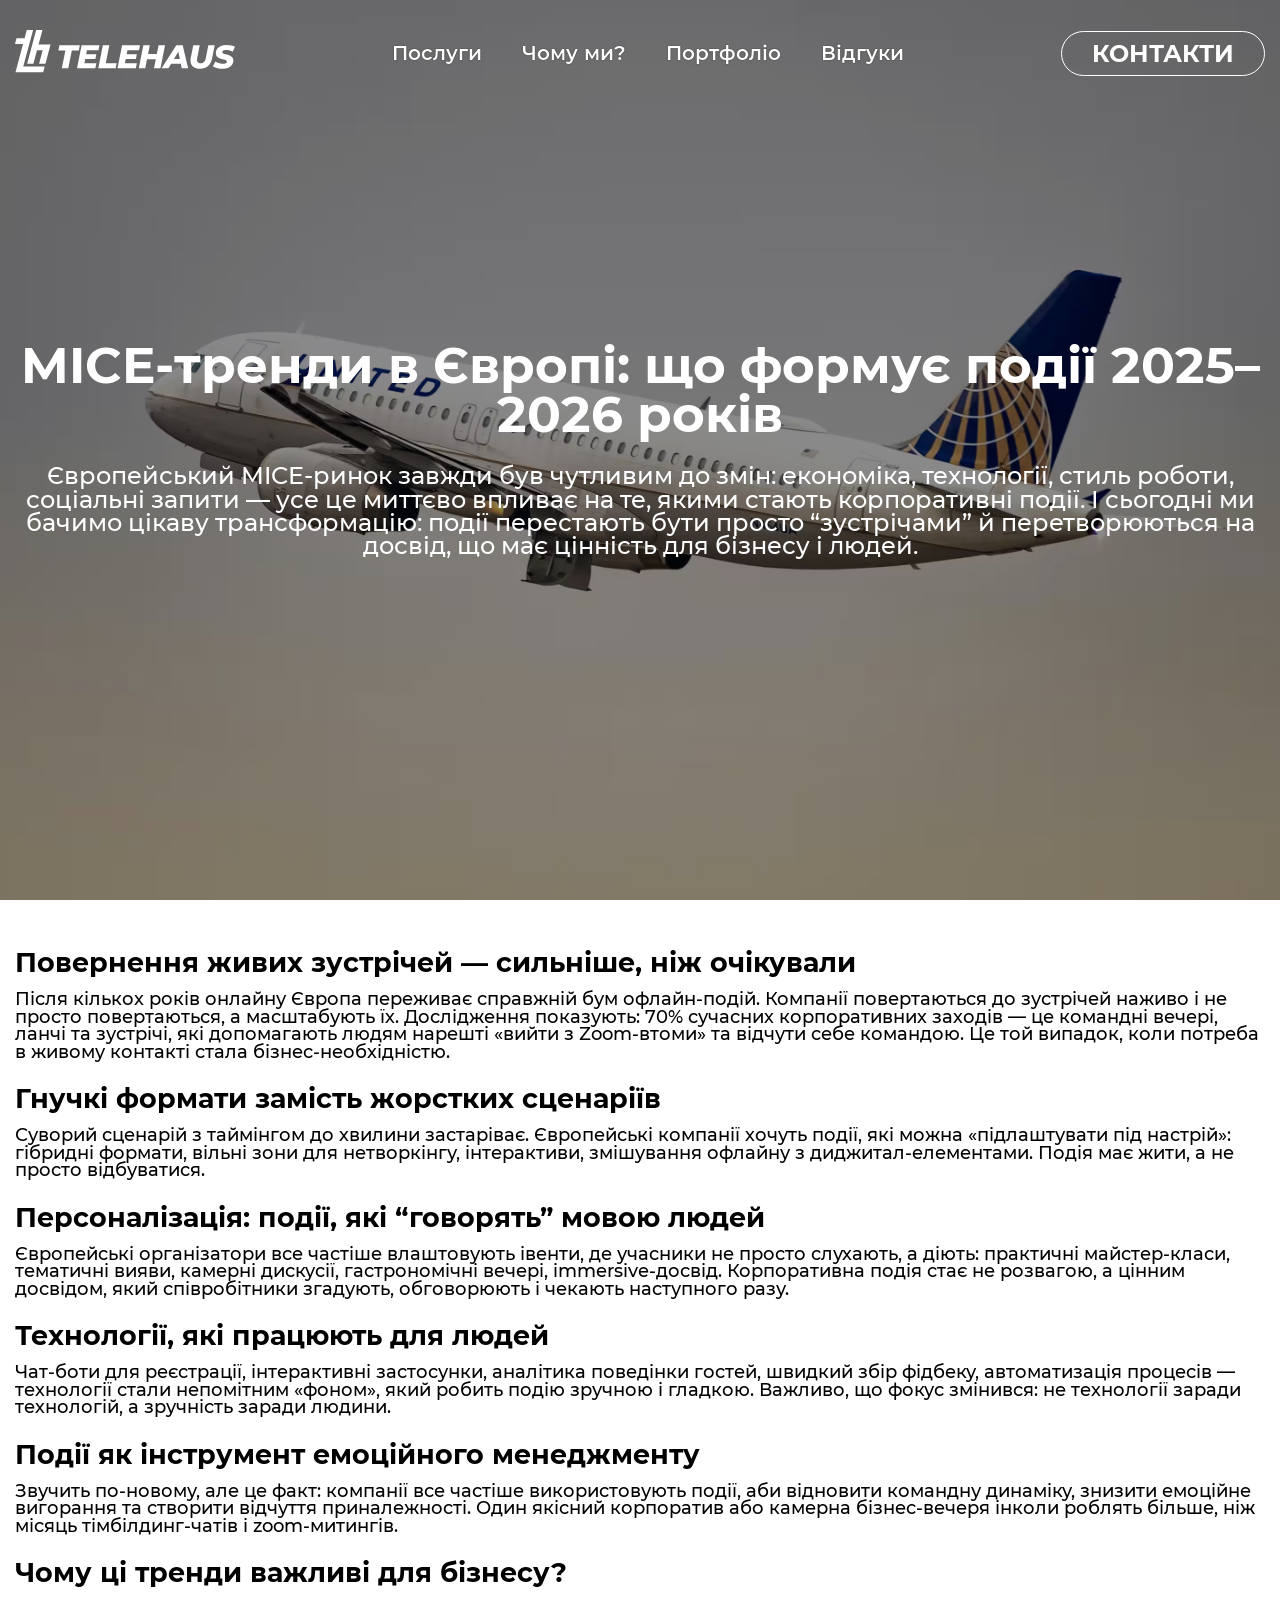
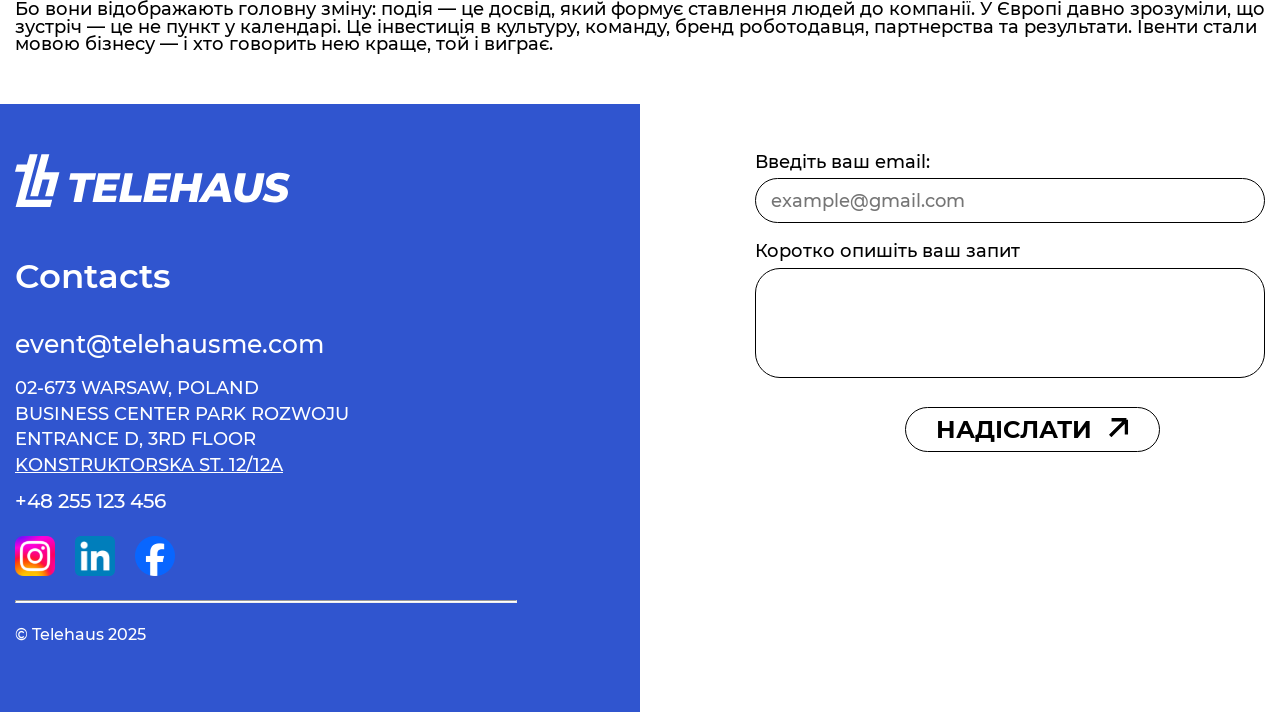
==== article/index.html @ 563ecca0 "feat: add marquee" ====
<!DOCTYPE html>
<html lang="en">
  <head>
    <meta charset="UTF-8" />
    <meta http-equiv="X-UA-Compatible" content="IE=edge" />
    <meta name="viewport" content="width=device-width, initial-scale=1.0" />
    <title>Document</title>
    <link rel="shortcut icon" type="image/ico" href="../assets/img/favicon.svg" />

    <link rel="stylesheet" href="../assets/css/normalize.css" />
    <link rel="stylesheet" href="../assets/css/article.css" />
  </head>
  <body>
    <svg class="sprite" style="display: none">
      <symbol viewBox="0 0 17 17" fill="none" xmlns="http://www.w3.org/2000/svg" id="arrow-btn">
        <path d="M1.06055 15.9L15.4605 1.5M15.4605 1.5H2.26056M15.4605 1.5V14.7" stroke-width="3" />
      </symbol>
    </svg>

    <header class="header">
      <div class="wrapper">
        <a href="../" class="logo">
          <img class="logo__img" src="../assets/img/logo.svg" alt="Logo img" width="220" />
        </a>
        <nav class="nav">
          <ol class="nav__list list-reset">
            <li class="nav__item">
              <a href="../#about" class="nav__link">Послуги</a>
            </li>
            <li class="nav__item">
              <a href="../#why" class="nav__link">Чому ми?</a>
            </li>
            <li class="nav__item">
              <a href="../#portfolio" class="nav__link">Портфоліо</a>
            </li>
            <li class="nav__item">
              <a href="../#comments" class="nav__link">Відгуки</a>
            </li>
          </ol>
          <a href="#form" class="btn nav__btn btn-reset">Контакти</a>
        </nav>
        <a href="#form" class="btn btn-lg btn-reset">Контакти</a>
        <button class="burger btn-reset" aria-label="Відкрити меню">
          <span class="burger__line" aria-hidden="true"></span>
          <span class="burger__line" aria-hidden="true"></span>
          <span class="burger__line" aria-hidden="true"></span>
        </button>
        <span class="overlay"></span>
      </div>
    </header>

    <main>
      <section class="banner">
        <div class="wrapper">
          <h1 class="banner__title">MICE-тренди в Європі: що формує події 2025–2026 років</h1>
          <p class="banner__descr">
            Європейський MICE-ринок завжди був чутливим до змін: економіка, технології, стиль роботи, соціальні запити — усе це миттєво
            впливає на те, якими стають корпоративні події. І сьогодні ми бачимо цікаву трансформацію: події перестають бути просто
            “зустрічами” й перетворюються на досвід, що має цінність для бізнесу і людей.
          </p>
        </div>
      </section>

      <section class="article">
        <div class="wrapper">
          <h2>Повернення живих зустрічей — сильніше, ніж очікували</h2>
          <p>
            Після кількох років онлайну Європа переживає справжній бум офлайн-подій. Компанії повертаються до зустрічей наживо і не просто
            повертаються, а масштабують їх. Дослідження показують: 70% сучасних корпоративних заходів — це командні вечері, ланчі та
            зустрічі, які допомагають людям нарешті «вийти з Zoom-втоми» та відчути себе командою. Це той випадок, коли потреба в живому
            контакті стала бізнес-необхідністю.
          </p>
          <h2>Гнучкі формати замість жорстких сценаріїв</h2>
          <p>
            Суворий сценарій з таймінгом до хвилини застаріває. Європейські компанії хочуть події, які можна «підлаштувати під настрій»:
            гібридні формати, вільні зони для нетворкінгу, інтерактиви, змішування офлайну з диджитал-елементами. Подія має жити, а не
            просто відбуватися.
          </p>
          <h2>Персоналізація: події, які “говорять” мовою людей</h2>
          <p>
            Європейські організатори все частіше влаштовують івенти, де учасники не просто слухають, а діють: практичні майстер-класи,
            тематичні вияви, камерні дискусії, гастрономічні вечері, immersive-досвід. Корпоративна подія стає не розвагою, а цінним
            досвідом, який співробітники згадують, обговорюють і чекають наступного разу.
          </p>
          <h2>Технології, які працюють для людей</h2>
          <p>
            Чат-боти для реєстрації, інтерактивні застосунки, аналітика поведінки гостей, швидкий збір фідбеку, автоматизація процесів —
            технології стали непомітним «фоном», який робить подію зручною і гладкою. Важливо, що фокус змінився: не технології заради
            технологій, а зручність заради людини.
          </p>
          <h2>Події як інструмент емоційного менеджменту</h2>
          <p>
            Звучить по-новому, але це факт: компанії все частіше використовують події, аби відновити командну динаміку, знизити емоційне
            вигорання та створити відчуття приналежності. Один якісний корпоратив або камерна бізнес-вечеря інколи роблять більше, ніж
            місяць тімбілдинг-чатів і zoom-митингів.
          </p>
          <h2>Чому ці тренди важливі для бізнесу?</h2>
          <p>
            Бо вони відображають головну зміну: подія — це досвід, який формує ставлення людей до компанії. У Європі давно зрозуміли, що
            зустріч — це не пункт у календарі. Це інвестиція в культуру, команду, бренд роботодавця, партнерства та результати. Iвенти стали
            мовою бізнесу — і хто говорить нею краще, той і виграє.
          </p>
        </div>
      </section>
    </main>

    <footer class="request" id="form">
      <div class="wrapper">
        <div class="request__contacts">
          <a href="./" class="logo btn-reset">
            <img class="contacts__logo" src="../assets/img/logo.svg" alt="Logo" width="275" height="54" />
          </a>
          <h2 class="contacts__title">Contacts</h2>
          <a href="mailto:event@telehausme.com?subject=Mail%20from%20Telehausme" class="contacts__email btn-reset">event@telehausme.com</a>
          <div class="address">
            <p>02-673 WARSAW, POLAND</p>
            <p>BUSINESS CENTER PARK ROZWOJU</p>
            <p>ENTRANCE D, 3RD FLOOR</p>
            <a href="https://maps.app.goo.gl/mMJwZ7mz5mBAdVBy7" class="address__link btn-reset" target="_blank" rel="noopener noreferrer"
              >KONSTRUKTORSKA ST. 12/12A</a
            >
            <a href="tel:+48255123456" class="address__number btn-reset">+48 255 123 456</a>
          </div>
          <ul class="contacts__social list-reset">
            <li class="social__item">
              <a
                href="https://www.instagram.com/telehaus_mettings_events/"
                class="social__link social__link_ig"
                target="_blank"
                rel="noopener noreferrer"
                aria-label="Перейти до Instagram"
                title="Instagram"
              ></a>
            </li>
            <li class="social__item">
              <a
                href="https://www.linkedin.com/company/telehaus-meetings-events/"
                class="social__link social__link_in"
                target="_blank"
                rel="noopener noreferrer"
                aria-label="Перейти до LinkedIn"
                title="LinkedIn"
              ></a>
            </li>
            <li class="social__item">
              <a
                href="https://www.facebook.com/profile.php?id=61583158618046"
                class="social__link social__link_fb"
                target="_blank"
                rel="noopener noreferrer"
                aria-label="Перейти до Facebook"
                title="Facebook"
              ></a>
            </li>
          </ul>
          <hr class="contacts__line" />
          <p class="contacts__copy">&copy; Telehaus 2025</p>
        </div>
        <form class="request__form" action="../assets/php/mail.php" method="post">
          <div class="form__row">
            <label for="email">Введіть ваш email:</label>
            <input name="E-mail" type="email" id="email" placeholder="example@gmail.com" data-validate-field="email" autocomplete="off" />
          </div>
          <div class="form__row">
            <label for="descr">Коротко опишіть ваш запит</label>
            <textarea name="Опис" id="descr" cols="30" rows="4"></textarea>
          </div>
          <div class="form__btns">
            <button class="btn btn-dark form__btn btn-reset" type="submit">
              Надіслати
              <svg class="btn__icon" aria-hidden="true">
                <use xlink:href="#arrow-btn"></use>
              </svg>
            </button>
          </div>
        </form>
      </div>
    </footer>

    <script src="../assets/js/lib/inputmask.min.js"></script>
    <script src="../assets/js/lib/just-validate.min.js"></script>
    <script src="../assets/js/burger.js"></script>
    <script src="../assets/js/links.js"></script>
    <script src="../assets/js/form.js"></script>
  </body>
</html>
---- assets/css/article.css ----
@font-face {
  font-family: "Montserrat";
  src: local("Montserrat Medium"), local("Montserrat-Medium"), url("../fonts/Montserrat-Medium.woff2") format("woff2"), url("../fonts/Montserrat-Medium.woff") format("woff"), url("../fonts/Montserrat-Medium.ttf") format("truetype");
  font-weight: 500;
  font-style: normal;
  font-display: swap;
}
@font-face {
  font-family: "Montserrat";
  src: local("Montserrat SemiBold"), local("Montserrat-SemiBold"), url("../fonts/Montserrat-SemiBold.woff2") format("woff2"), url("../fonts/Montserrat-SemiBold.woff") format("woff"), url("../fonts/Montserrat-SemiBold.ttf") format("truetype");
  font-weight: 600;
  font-style: normal;
  font-display: swap;
}
@font-face {
  font-family: "Montserrat";
  src: local("Montserrat Bold"), local("Montserrat-Bold"), url("../fonts/Montserrat-Bold.woff2") format("woff2"), url("../fonts/Montserrat-Bold.woff") format("woff"), url("../fonts/Montserrat-Bold.ttf") format("truetype");
  font-weight: 700;
  font-style: normal;
  font-display: swap;
}
@font-face {
  font-family: "Montserrat";
  src: local("Montserrat ExtraBold"), local("Montserrat-ExtraBold"), url("../fonts/Montserrat-ExtraBold.woff2") format("woff2"), url("../fonts/Montserrat-ExtraBold.woff") format("woff"), url("../fonts/Montserrat-ExtraBold.ttf") format("truetype");
  font-weight: 800;
  font-style: normal;
  font-display: swap;
}
.btn {
  padding: 10px 20px;
  font-family: "Montserrat", Verdana, sans-serif;
  font-weight: bold;
  font-size: 24px;
  text-transform: uppercase;
  color: #fff;
  border: 1px solid #fff;
  border-radius: 30px;
}
.btn__icon {
  margin-left: 10px;
  width: 0.8em;
  height: 0.8em;
  stroke: #fff;
  transition: transform 0.3s linear, stroke 0.3s ease-in-out;
}
.btn:hover {
  color: #daff01;
  border-color: #daff01;
}
.btn:hover .btn__icon {
  stroke: #daff01;
  transform: rotate(45deg);
}
.btn:active {
  color: #fff;
  border-color: #fff;
}
.btn:active .btn__icon {
  stroke: #fff;
}
.btn-fill {
  color: #7db9fe;
  border-color: #7db9fe;
}
.btn-fill .btn__icon {
  stroke: #7db9fe;
}
.btn-fill:active {
  color: #7db9fe;
  border-color: #7db9fe;
}
.btn-fill:active .btn__icon {
  stroke: #7db9fe;
}
.btn-dark {
  color: #000;
  border-color: #000;
}
.btn-dark .btn__icon {
  stroke: #000;
}
.btn-dark:hover {
  color: #7db9fe;
  border-color: #7db9fe;
}
.btn-dark:hover .btn__icon {
  stroke: #7db9fe;
}
.btn-dark:active {
  color: #000;
  border-color: #000;
}
.btn-dark:active .btn__icon {
  stroke: #000;
}

@media screen and (max-width: 768px) {
  .btn {
    font-size: 16px;
    font-weight: 600;
    border-radius: 40px;
  }
}
input,
textarea {
  padding: 10.5px 15px;
  border: 1px solid #000;
  border-radius: 50px;
  font-family: "Montserrat", Verdana, sans-serif;
  font-size: 18px;
  font-weight: 500;
  line-height: 1;
  color: rgba(0, 0, 0, 0.5019607843);
  outline: none;
}

textarea {
  height: 110px;
  border-radius: 25px;
  resize: none;
}

@media screen and (max-width: 768px) {
  input,
  textarea {
    padding: 8px 10px;
    font-size: 14px;
  }
}
.burger {
  flex-shrink: 0;
  margin-left: 10px;
  padding: 0;
  width: 34px;
  height: 22px;
  position: relative;
  z-index: 20;
  cursor: pointer;
  background-color: transparent;
}
.burger__line {
  width: 100%;
  height: 2px;
  display: block;
  position: absolute;
  left: 50%;
  background-color: #fff;
}
.burger__line:nth-child(1) {
  top: 0;
  transform: translateX(-50%) translateY(0);
  transition: top 0.3s cubic-bezier(0.21, 0.83, 0.26, 0.87) 0.3s, transform 0.3s cubic-bezier(0.21, 0.83, 0.26, 0.87);
}
.burger__line:nth-child(2) {
  top: 50%;
  opacity: 1;
  transform: translateX(-50%) translateY(-50%);
  transition: opacity 0.3s;
}
.burger__line:nth-child(3) {
  top: 100%;
  transform: translateX(-50%) translateY(-100%);
  transition: top 0.3s cubic-bezier(0.21, 0.83, 0.26, 0.87) 0.3s, transform 0.3s cubic-bezier(0.21, 0.83, 0.26, 0.87);
}

.burger_open .burger__line:nth-child(1) {
  top: 50%;
  transform: translateX(-50%) translateY(-50%) rotate(45deg);
  transition: top 0.3s cubic-bezier(0.21, 0.83, 0.26, 0.87), transform 0.3s cubic-bezier(0.21, 0.83, 0.26, 0.87) 0.3s;
}
.burger_open .burger__line:nth-child(2) {
  opacity: 0;
}
.burger_open .burger__line:nth-child(3) {
  top: 50%;
  transform: translateX(-50%) translateY(-50%) rotate(-45deg);
  transition: top 0.3s cubic-bezier(0.21, 0.83, 0.26, 0.87), transform 0.3s cubic-bezier(0.21, 0.83, 0.26, 0.87) 0.3s;
}

* {
  margin: 0;
  padding: 0;
  box-sizing: border-box;
}

body {
  font-family: "Montserrat", Verdana, sans-serif;
  font-style: normal;
  font-weight: 500;
  font-size: 18px;
  line-height: 0.97;
  letter-spacing: 0;
  text-align: left;
  color: #fff;
}

section {
  padding: 50px 0;
}

.wrapper {
  margin: 0 auto;
  padding: 0 15px;
  width: 100%;
  max-width: 1350px;
}

h1,
h2,
h3,
p {
  margin: 0;
  padding: 0;
}

.sprite {
  display: none;
}

.title {
  margin: 50px 0 100px;
  position: relative;
  z-index: 0;
  text-align: center;
}
.title__text {
  font-size: 60px;
  font-weight: 800;
  text-transform: uppercase;
  color: #3055cf;
}
.title__subtext {
  font-size: 180px;
  font-weight: 800;
  color: #f0f0f0;
  position: absolute;
  z-index: -5;
  top: 50%;
  left: 0;
  right: 0;
  transform: translateY(-50%);
}

.disable-scroll {
  overflow-y: hidden;
  -webkit-user-select: none;
     -moz-user-select: none;
          user-select: none;
}

.overlay {
  position: fixed;
  z-index: 5;
  inset: 0;
  background-color: rgba(0, 0, 0, 0.6);
  -webkit-backdrop-filter: blur(2px);
          backdrop-filter: blur(2px);
  transition: opacity 0.3s ease-in-out, visibility 0.3s linear;
}

.js-validate-error-label {
  display: none;
}

@media screen and (max-width: 1400px) {
  .title__subtext {
    font-size: 150px;
  }
}
@media screen and (max-width: 1200px) {
  .title__subtext {
    font-size: 120px;
  }
}
@media screen and (max-width: 992px) {
  .title {
    margin-top: 15px;
  }
  .title__subtext {
    font-size: 90px;
  }
}
@media screen and (max-width: 768px) {
  body {
    font-size: 16px;
  }
  section {
    padding: 25px 0;
  }
  .title {
    margin-bottom: 60px;
  }
  .title__text {
    font-size: 52px;
  }
  .title__subtext {
    display: none;
  }
}
@media screen and (max-width: 576px) {
  .title {
    margin-bottom: 40px;
  }
  .title__text {
    font-size: 42px;
  }
}
.header {
  position: absolute;
  z-index: 1;
  width: 100%;
  padding-top: 30px;
}
.header .wrapper {
  display: flex;
  justify-content: space-between;
  align-items: center;
}
.header .wrapper:not(:has(.nav.open)) .overlay {
  opacity: 0;
  visibility: hidden;
}
.header .logo__img {
  transition: filter 0.25s ease-in-out;
}
.header .logo__img:hover {
  filter: drop-shadow(0 4px 10px #3055cf);
}
.header .nav:not(.open) .nav__btn {
  display: none;
}
.header .nav__list {
  display: flex;
  justify-content: center;
  align-items: center;
  -moz-column-gap: 40px;
       column-gap: 40px;
}
.header .nav__link {
  font-size: 20px;
  font-weight: 600;
  line-height: 1;
  color: #fff;
  text-shadow: 0 0 1px #000;
}
.header .nav__btn {
  font-size: 18px;
}
.header .btn-lg {
  padding: 10px 30px;
}

@media screen and (min-width: 1051px) {
  .burger {
    display: none;
  }
  .nav__link {
    background: linear-gradient(to right, #fff, #fff) 0 100% no-repeat;
    background-size: 0 1px;
    transition: 0.3s ease-in-out;
  }
  .nav__link:hover {
    background-size: 100% 1px;
  }
}
@media screen and (max-width: 1050px) {
  .nav {
    position: fixed;
    z-index: 15;
    top: 0;
    right: -100%;
    width: 300px;
    height: 100vh;
    background-color: #000;
    display: flex;
    flex-direction: column;
    align-items: center;
    justify-content: center;
    row-gap: 25px;
    opacity: 0;
    visibility: hidden;
    transition: right 0.3s linear, opacity 0.3s ease, visibility 0.3s ease;
  }
  .nav.open {
    right: 0;
    opacity: 1;
    visibility: visible;
  }
  .header .nav__list {
    flex-direction: column;
    row-gap: 25px;
  }
  .btn-lg {
    display: none;
  }
  .header .wrapper:has(.nav.open) .overlay {
    opacity: 1;
    visibility: visible;
  }
}
@media screen and (max-width: 768px) {
  .header {
    margin-bottom: -58px;
    padding-top: 20px;
  }
  .header .logo__img {
    width: 182px;
  }
}
@media screen and (max-width: 576px) {
  .header {
    margin-bottom: -65px;
  }
}
.banner {
  min-height: 100vh;
  display: flex;
  align-items: center;
  text-align: center;
  background: linear-gradient(rgba(0, 0, 0, 0.1), rgba(0, 0, 0, 0.1)), center/cover no-repeat url("../img/article.avif");
}
.banner__title {
  font-size: 50px;
}
.banner__descr {
  margin: 25px auto 0;
  max-width: 1250px;
  font-size: 24px;
}

.article {
  color: #000;
}
.article .wrapper {
  display: flex;
  flex-direction: column;
  row-gap: 15px;
}
.article .wrapper p:not(:last-child) {
  margin-bottom: 10px;
}

@media screen and (max-width: 768px) {
  .banner__title {
    font-size: 30px;
  }
  .banner__descr {
    font-size: 16px;
  }
}
.request {
  padding: 50px 0 70px;
  background: linear-gradient(to right, #3055cf, #3055cf 50%, #fff 50%, #fff);
}
.request .wrapper {
  display: flex;
  align-items: flex-start;
}
.request .wrapper > * {
  flex-basis: 50%;
}
.request__contacts {
  display: flex;
  flex-direction: column;
  align-items: flex-start;
  row-gap: 24px;
}
.request__contacts .logo {
  width: -moz-fit-content;
  width: fit-content;
}
.request__contacts .social__link {
  display: block;
  width: 40px;
  height: 40px;
  background-position: center;
  background-size: contain;
  background-repeat: no-repeat;
}
.request__contacts .social__link_ig {
  background-image: url("../img/social/insta.svg");
}
.request__contacts .social__link_in {
  background-image: url("../img/social/linkedin.svg");
}
.request__contacts .social__link_fb {
  background-image: url("../img/social/fb.svg");
}
.request .contacts__title {
  margin: 25px 0 15px;
  font-size: 34px;
  font-weight: 600;
}
.request .contacts__email {
  font-size: 25px;
  color: #fff;
}
.request .contacts__social {
  display: flex;
  -moz-column-gap: 20px;
       column-gap: 20px;
}
.request .contacts__line {
  width: 80%;
  max-width: 530px;
  height: 1px;
  color: #fff;
  background-color: #fff;
}
.request .contacts__copy {
  font-size: 16px;
}
.request .address {
  display: flex;
  flex-direction: column;
  row-gap: 8px;
}
.request .address__link {
  font-size: 18px;
  text-decoration: underline;
  color: #fff;
}
.request .address__number {
  margin-top: 10px;
  font-size: 20px;
  color: #fff;
}
.request__form {
  padding-left: 115px;
  display: flex;
  flex-direction: column;
  row-gap: 20px;
  color: #000;
}
.request__form .form__row {
  display: flex;
  flex-direction: column;
  row-gap: 7px;
}
.request__form .form__btns {
  margin-top: 9px;
  text-align: center;
}
.request__form .form__btn {
  margin-left: 45px;
  padding: 8px 30px;
  font-size: 24px;
}

@media screen and (max-width: 992px) {
  .request {
    padding-bottom: 25px;
    background: none;
  }
  .request .contacts__title {
    margin-top: 10px;
  }
  .request__form {
    padding-left: 0;
  }
  .request__form .form__btn {
    margin-left: inherit;
  }
  .request__contacts {
    position: relative;
    align-items: stretch;
  }
  .request__contacts::before {
    content: "";
    position: absolute;
    z-index: -5;
    top: -20px;
    right: -15px;
    bottom: -25px;
    left: -15px;
    background-color: #3055cf;
  }
  .request .wrapper {
    flex-direction: column-reverse;
    align-items: stretch;
    row-gap: 50px;
  }
  .request .wrapper > * {
    flex-basis: 100%;
  }
  .request .contacts__line {
    width: 100%;
    max-width: none;
  }
  .contacts__logo {
    width: 210px;
  }
}
@media screen and (max-width: 768px) {
  .contacts__logo {
    width: 172px;
  }
  .request {
    padding-top: 25px;
  }
  .request .contacts__title {
    margin: 5px 0;
    font-size: 24px;
  }
  .request .address__link,
  .request .address__number {
    font-size: 18px;
  }
  .request .contacts__email {
    font-size: 22px;
  }
  .request__contacts .social__link {
    width: 32px;
    height: 32px;
  }
  .request__form .form__btn {
    font-size: 18px;
  }
  .form__row label {
    font-size: 14px;
  }
}
@media screen and (max-width: 576px) {
  .request .contacts__title {
    font-size: 20px;
  }
  .request__contacts {
    row-gap: 15px;
  }
  .request .address__link,
  .request .address__number {
    font-size: 16px;
  }
  .request .contacts__email {
    font-size: 18px;
  }
  .request__contacts .social__link {
    width: 28px;
    height: 28px;
  }
  .request .contacts__line {
    height: 0;
  }
  .request__form .form__btn {
    font-size: 16px;
  }
}/*# sourceMappingURL=article.css.map */
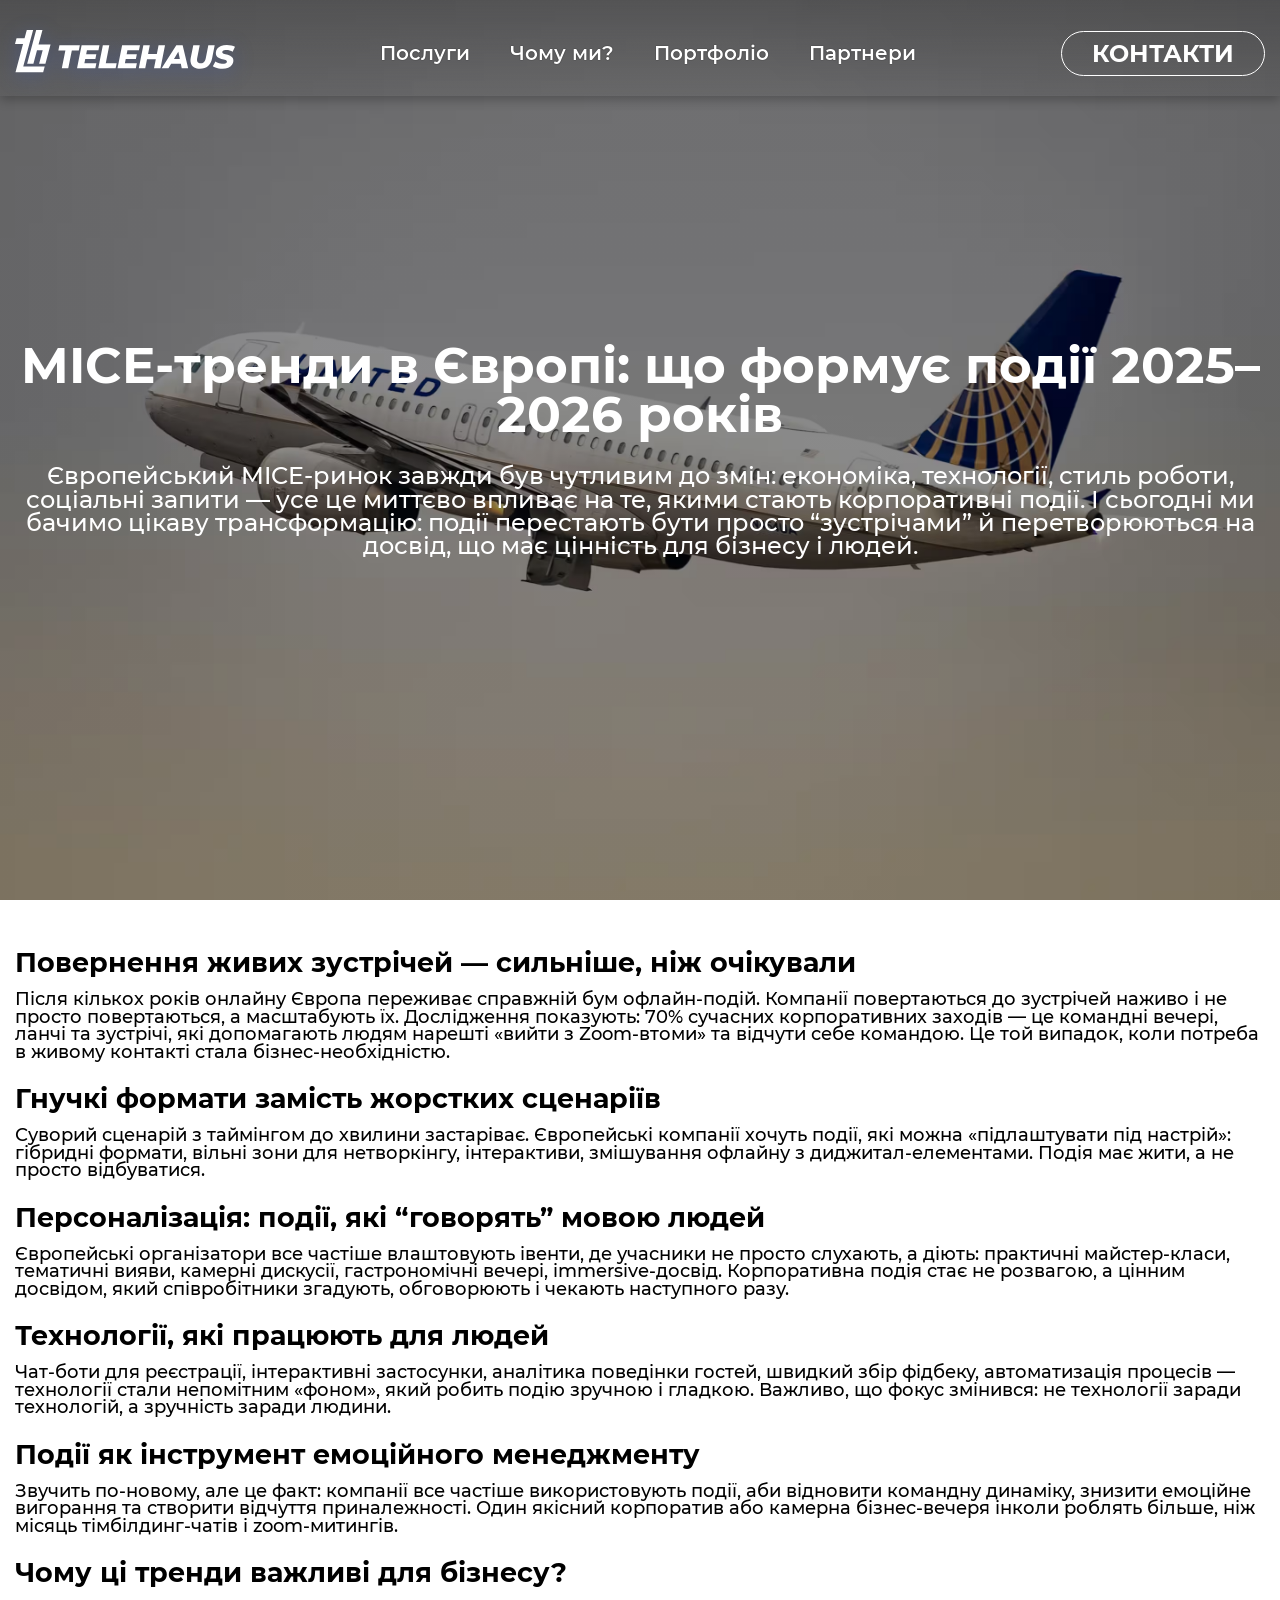
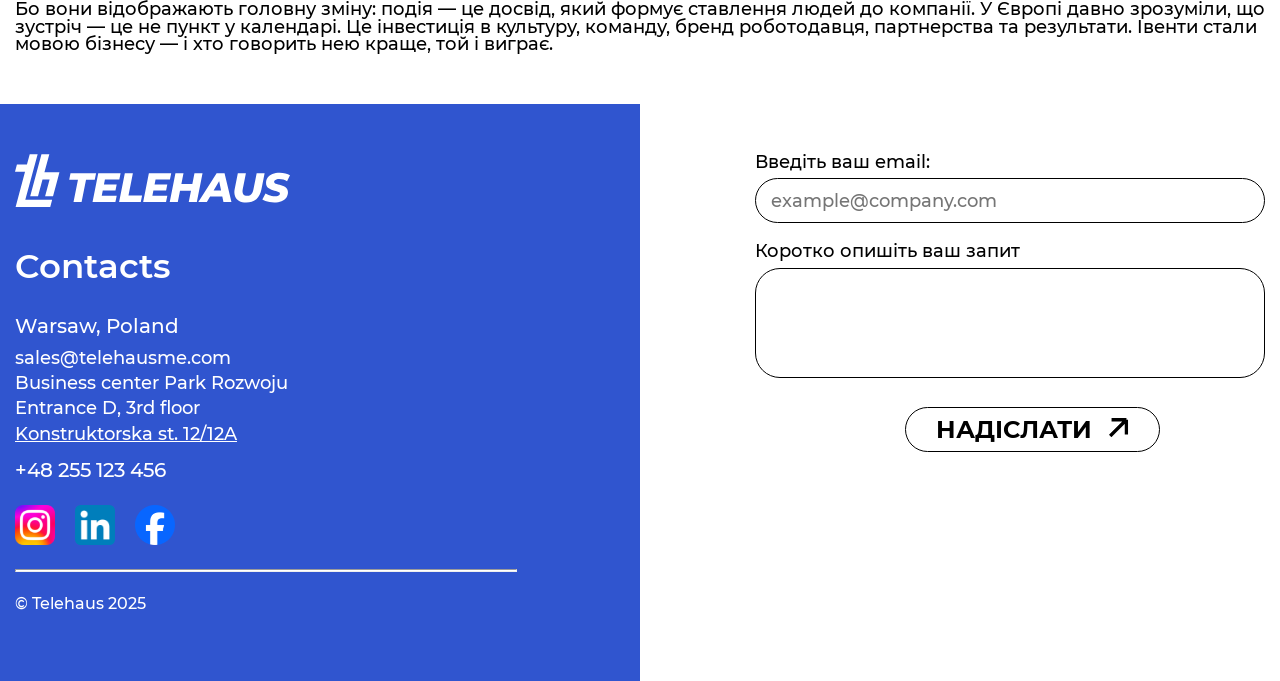
==== commit c3aa8a42: "feat: add articles" ====
--- a/article/index.html
+++ b/article/index.html
@@ -34,7 +34,7 @@
               <a href="../#portfolio" class="nav__link">Портфоліо</a>
             </li>
             <li class="nav__item">
-              <a href="../#comments" class="nav__link">Відгуки</a>
+              <a href="../#partners" class="nav__link">Партнери</a>
             </li>
           </ol>
           <a href="#form" class="btn nav__btn btn-reset">Контакти</a>
@@ -111,20 +111,22 @@
             <img class="contacts__logo" src="../assets/img/logo.svg" alt="Logo" width="275" height="54" />
           </a>
           <h2 class="contacts__title">Contacts</h2>
-          <a href="mailto:event@telehausme.com?subject=Mail%20from%20Telehausme" class="contacts__email btn-reset">event@telehausme.com</a>
           <div class="address">
-            <p>02-673 WARSAW, POLAND</p>
-            <p>BUSINESS CENTER PARK ROZWOJU</p>
-            <p>ENTRANCE D, 3RD FLOOR</p>
+            <p class="contacts__country">Warsaw, Poland</p>
+            <a href="mailto:sales@telehausme.com?subject=Mail%20from%20Telehausme" class="contacts__email btn-reset"
+              >sales@telehausme.com</a
+            >
+            <p>Business center Park Rozwoju</p>
+            <p>Entrance D, 3rd floor</p>
             <a href="https://maps.app.goo.gl/mMJwZ7mz5mBAdVBy7" class="address__link btn-reset" target="_blank" rel="noopener noreferrer"
-              >KONSTRUKTORSKA ST. 12/12A</a
+              >Konstruktorska st. 12/12A</a
             >
             <a href="tel:+48255123456" class="address__number btn-reset">+48 255 123 456</a>
           </div>
           <ul class="contacts__social list-reset">
             <li class="social__item">
               <a
-                href="https://www.instagram.com/telehaus_mettings_events/"
+                href="https://www.instagram.com/telehaus_meetings_events/"
                 class="social__link social__link_ig"
                 target="_blank"
                 rel="noopener noreferrer"
@@ -159,7 +161,7 @@
         <form class="request__form" action="../assets/php/mail.php" method="post">
           <div class="form__row">
             <label for="email">Введіть ваш email:</label>
-            <input name="E-mail" type="email" id="email" placeholder="example@gmail.com" data-validate-field="email" autocomplete="off" />
+            <input name="E-mail" type="email" id="email" placeholder="example@company.com" data-validate-field="email" autocomplete="off" />
           </div>
           <div class="form__row">
             <label for="descr">Коротко опишіть ваш запит</label>
@@ -177,6 +179,7 @@
       </div>
     </footer>
 
+    <script src="../assets/js/article.js"></script>
     <script src="../assets/js/lib/inputmask.min.js"></script>
     <script src="../assets/js/lib/just-validate.min.js"></script>
     <script src="../assets/js/burger.js"></script>
--- a/assets/css/article.css
+++ b/assets/css/article.css
@@ -306,10 +306,19 @@
   }
 }
 .header {
-  position: absolute;
+  position: fixed;
   z-index: 1;
   width: 100%;
-  padding-top: 30px;
+  height: auto;
+  padding: 30px 0 20px;
+  top: 0;
+  left: 0;
+  background: linear-gradient(to bottom, rgba(51, 51, 51, 0.4), rgba(51, 51, 51, 0.1));
+  box-shadow: 0px 4px 10px rgba(0, 0, 0, 0.25);
+  transition: transform 0.3s linear;
+}
+.header.hide {
+  transform: translateY(-100%);
 }
 .header .wrapper {
   display: flex;
@@ -321,6 +330,7 @@
   visibility: hidden;
 }
 .header .logo__img {
+  filter: drop-shadow(0 4px 10px rgba(48, 85, 207, 0.3));
   transition: filter 0.25s ease-in-out;
 }
 .header .logo__img:hover {
@@ -400,24 +410,21 @@
 }
 @media screen and (max-width: 768px) {
   .header {
-    margin-bottom: -58px;
-    padding-top: 20px;
+    padding: 15px 0;
   }
   .header .logo__img {
     width: 182px;
   }
 }
-@media screen and (max-width: 576px) {
-  .header {
-    margin-bottom: -65px;
-  }
-}
 .banner {
   min-height: 100vh;
   display: flex;
   align-items: center;
   text-align: center;
-  background: linear-gradient(rgba(0, 0, 0, 0.1), rgba(0, 0, 0, 0.1)), center/cover no-repeat url("../img/article.avif");
+  background: linear-gradient(rgba(0, 0, 0, 0.1), rgba(0, 0, 0, 0.1)), url("../img/article.avif");
+  background-position: center;
+  background-repeat: no-repeat;
+  background-size: cover;
 }
 .banner__title {
   font-size: 50px;
@@ -438,6 +445,10 @@
 }
 .article .wrapper p:not(:last-child) {
   margin-bottom: 10px;
+}
+.article .wrapper ul {
+  margin: 15px 0;
+  list-style-position: inside;
 }
 
 @media screen and (max-width: 768px) {
@@ -487,12 +498,15 @@
   background-image: url("../img/social/fb.svg");
 }
 .request .contacts__title {
-  margin: 25px 0 15px;
+  margin: 15px 0 10px;
   font-size: 34px;
   font-weight: 600;
 }
+.request .contacts__country {
+  font-size: 20px;
+  margin-bottom: 5px;
+}
 .request .contacts__email {
-  font-size: 25px;
   color: #fff;
 }
 .request .contacts__social {
@@ -624,6 +638,9 @@
   .request .contacts__title {
     font-size: 20px;
   }
+  .request .contacts__country {
+    font-size: 18px;
+  }
   .request__contacts {
     row-gap: 15px;
   }
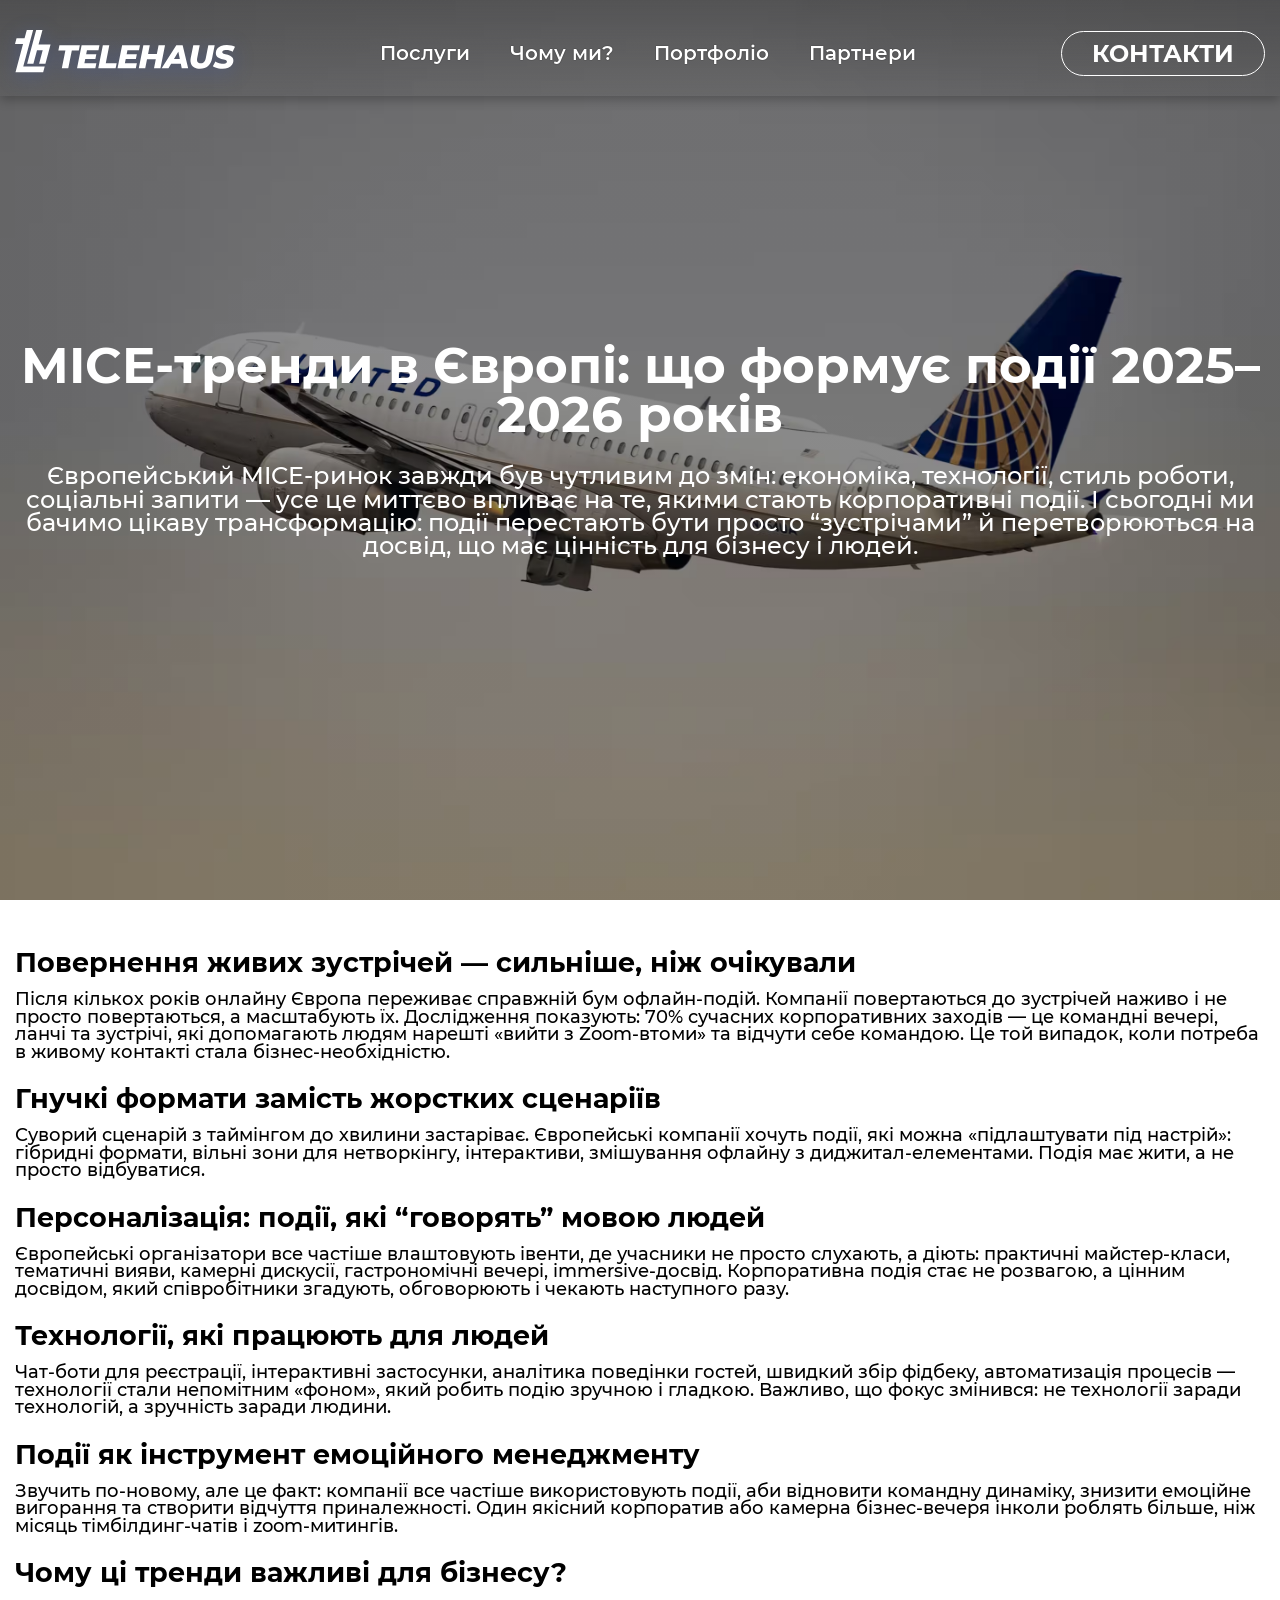
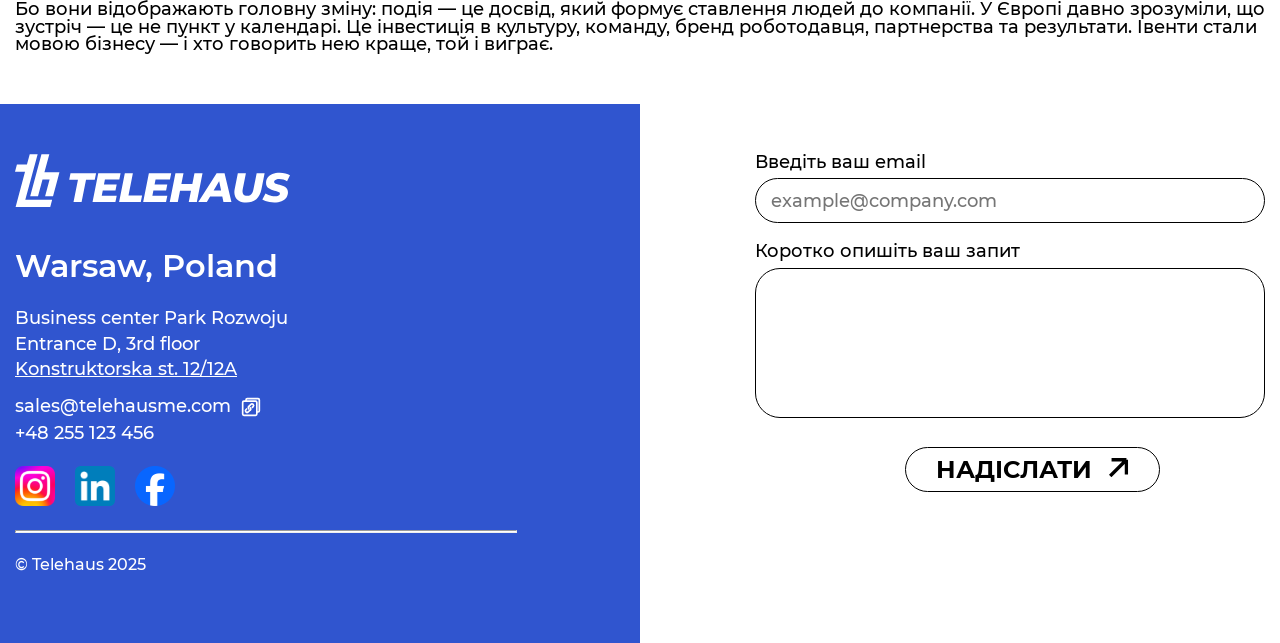
==== commit 548e58e9: "fix: fix articles" ====
--- a/article/index.html
+++ b/article/index.html
@@ -107,20 +107,22 @@
     <footer class="request" id="form">
       <div class="wrapper">
         <div class="request__contacts">
-          <a href="./" class="logo btn-reset">
+          <a href="../" class="logo btn-reset">
             <img class="contacts__logo" src="../assets/img/logo.svg" alt="Logo" width="275" height="54" />
           </a>
-          <h2 class="contacts__title">Contacts</h2>
+          <h2 class="contacts__title">Warsaw, Poland</h2>
           <div class="address">
-            <p class="contacts__country">Warsaw, Poland</p>
-            <a href="mailto:sales@telehausme.com?subject=Mail%20from%20Telehausme" class="contacts__email btn-reset"
-              >sales@telehausme.com</a
-            >
             <p>Business center Park Rozwoju</p>
             <p>Entrance D, 3rd floor</p>
             <a href="https://maps.app.goo.gl/mMJwZ7mz5mBAdVBy7" class="address__link btn-reset" target="_blank" rel="noopener noreferrer"
               >Konstruktorska st. 12/12A</a
             >
+            <div class="address__email">
+              <a href="mailto:sales@telehausme.com?subject=Mail%20from%20Telehausme" class="contacts__email btn-reset"
+                >sales@telehausme.com</a
+              >
+              <span class="link-icon" aria-label="Копіювати e-mail"></span>
+            </div>
             <a href="tel:+48255123456" class="address__number btn-reset">+48 255 123 456</a>
           </div>
           <ul class="contacts__social list-reset">
@@ -160,7 +162,7 @@
         </div>
         <form class="request__form" action="../assets/php/mail.php" method="post">
           <div class="form__row">
-            <label for="email">Введіть ваш email:</label>
+            <label for="email">Введіть ваш email</label>
             <input name="E-mail" type="email" id="email" placeholder="example@company.com" data-validate-field="email" autocomplete="off" />
           </div>
           <div class="form__row">
@@ -179,11 +181,14 @@
       </div>
     </footer>
 
+    <script src="../assets/js/blog.js"></script>
     <script src="../assets/js/article.js"></script>
     <script src="../assets/js/lib/inputmask.min.js"></script>
     <script src="../assets/js/lib/just-validate.min.js"></script>
+    <script src="../assets/js/fixed-header.js"></script>
     <script src="../assets/js/burger.js"></script>
     <script src="../assets/js/links.js"></script>
     <script src="../assets/js/form.js"></script>
+    <script src="../assets/js/mail-link.js"></script>
   </body>
 </html>
--- a/assets/css/article.css
+++ b/assets/css/article.css
@@ -78,13 +78,6 @@
 }
 .btn-dark .btn__icon {
   stroke: #000;
-}
-.btn-dark:hover {
-  color: #7db9fe;
-  border-color: #7db9fe;
-}
-.btn-dark:hover .btn__icon {
-  stroke: #7db9fe;
 }
 .btn-dark:active {
   color: #000;
@@ -115,7 +108,7 @@
 }
 
 textarea {
-  height: 110px;
+  height: 150px;
   border-radius: 25px;
   resize: none;
 }
@@ -125,6 +118,9 @@
   textarea {
     padding: 8px 10px;
     font-size: 14px;
+  }
+  textarea {
+    height: 100px;
   }
 }
 .burger {
@@ -334,7 +330,7 @@
   transition: filter 0.25s ease-in-out;
 }
 .header .logo__img:hover {
-  filter: drop-shadow(0 4px 10px #3055cf);
+  filter: drop-shadow(0 4px 10px #daff01);
 }
 .header .nav:not(.open) .nav__btn {
   display: none;
@@ -365,11 +361,12 @@
     display: none;
   }
   .nav__link {
-    background: linear-gradient(to right, #fff, #fff) 0 100% no-repeat;
+    background: linear-gradient(to right, #daff01, #daff01) 0 100% no-repeat;
     background-size: 0 1px;
     transition: 0.3s ease-in-out;
   }
   .nav__link:hover {
+    color: #daff01;
     background-size: 100% 1px;
   }
 }
@@ -450,6 +447,11 @@
   margin: 15px 0;
   list-style-position: inside;
 }
+.article .wrapper .date {
+  font-size: 16px;
+  color: #5a6872;
+  text-align: right;
+}
 
 @media screen and (max-width: 768px) {
   .banner__title {
@@ -498,13 +500,9 @@
   background-image: url("../img/social/fb.svg");
 }
 .request .contacts__title {
-  margin: 15px 0 10px;
-  font-size: 34px;
+  margin: 15px 0 5px;
+  font-size: 32px;
   font-weight: 600;
-}
-.request .contacts__country {
-  font-size: 20px;
-  margin-bottom: 5px;
 }
 .request .contacts__email {
   color: #fff;
@@ -527,16 +525,33 @@
 .request .address {
   display: flex;
   flex-direction: column;
+  align-items: flex-start;
   row-gap: 8px;
+  font-size: 18px;
+}
+.request .address__email {
+  margin-top: 10px;
+  display: flex;
+  align-items: center;
+  -moz-column-gap: 10px;
+       column-gap: 10px;
+}
+.request .address__email .link-icon {
+  width: 20px;
+  height: 20px;
+  background-image: url("data:image/svg+xml,%3Csvg width='800px' height='800px' viewBox='0 0 48 48' fill='none' xmlns='http://www.w3.org/2000/svg'%3E%3Cpath d='M12 9.92704V7C12 5.34315 13.3431 4 15 4H41C42.6569 4 44 5.34315 44 7V33C44 34.6569 42.6569 36 41 36H38.0174' stroke='%23fff' stroke-width='4'/%3E%3Crect x='4' y='10' width='34' height='34' rx='3' fill='transparent' stroke='%23fff' stroke-width='4' stroke-linejoin='round'/%3E%3Cpath d='M18.4396 23.1098L23.7321 17.6003C25.1838 16.1486 27.5693 16.1806 29.0604 17.6717C30.5515 19.1628 30.5835 21.5483 29.1319 23L27.2218 25.0228' stroke='white' stroke-width='4' stroke-linecap='round' stroke-linejoin='round'/%3E%3Cpath d='M13.4661 28.7469C12.9558 29.2573 11.9006 30.2762 11.9006 30.2762C10.4489 31.7279 10.4095 34.3152 11.9006 35.8063C13.3917 37.2974 15.7772 37.3294 17.2289 35.8777L22.3931 31.1894' stroke='white' stroke-width='4' stroke-linecap='round' stroke-linejoin='round'/%3E%3Cpath d='M18.6631 28.3283C17.9705 27.6357 17.5927 26.7501 17.5321 25.8547C17.4624 24.8225 17.8143 23.7774 18.5916 23' stroke='white' stroke-width='4' stroke-linecap='round' stroke-linejoin='round'/%3E%3Cpath d='M22.3218 25.8611C23.8129 27.3522 23.8449 29.7377 22.3932 31.1894' stroke='white' stroke-width='4' stroke-linecap='round' stroke-linejoin='round'/%3E%3C/svg%3E");
+  background-position: center;
+  background-size: contain;
+  cursor: pointer;
+}
+.request .address__email .link-icon.active {
+  background-image: url("data:image/svg+xml,%3Csvg xmlns='http://www.w3.org/2000/svg' fill='%23fff' class='bi bi-check2-square' viewBox='0 0 16 16'%3E%3Cpath d='M3 14.5A1.5 1.5 0 0 1 1.5 13V3A1.5 1.5 0 0 1 3 1.5h8a.5.5 0 0 1 0 1H3a.5.5 0 0 0-.5.5v10a.5.5 0 0 0 .5.5h10a.5.5 0 0 0 .5-.5V8a.5.5 0 0 1 1 0v5a1.5 1.5 0 0 1-1.5 1.5H3z'/%3E%3Cpath d='m8.354 10.354 7-7a.5.5 0 0 0-.708-.708L8 9.293 5.354 6.646a.5.5 0 1 0-.708.708l3 3a.5.5 0 0 0 .708 0z'/%3E%3C/svg%3E");
 }
 .request .address__link {
-  font-size: 18px;
   text-decoration: underline;
   color: #fff;
 }
 .request .address__number {
-  margin-top: 10px;
-  font-size: 20px;
   color: #fff;
 }
 .request__form {
@@ -616,12 +631,8 @@
     margin: 5px 0;
     font-size: 24px;
   }
-  .request .address__link,
-  .request .address__number {
+  .request .address {
     font-size: 18px;
-  }
-  .request .contacts__email {
-    font-size: 22px;
   }
   .request__contacts .social__link {
     width: 32px;
@@ -638,18 +649,11 @@
   .request .contacts__title {
     font-size: 20px;
   }
-  .request .contacts__country {
-    font-size: 18px;
-  }
   .request__contacts {
     row-gap: 15px;
   }
-  .request .address__link,
-  .request .address__number {
+  .request .address {
     font-size: 16px;
-  }
-  .request .contacts__email {
-    font-size: 18px;
   }
   .request__contacts .social__link {
     width: 28px;
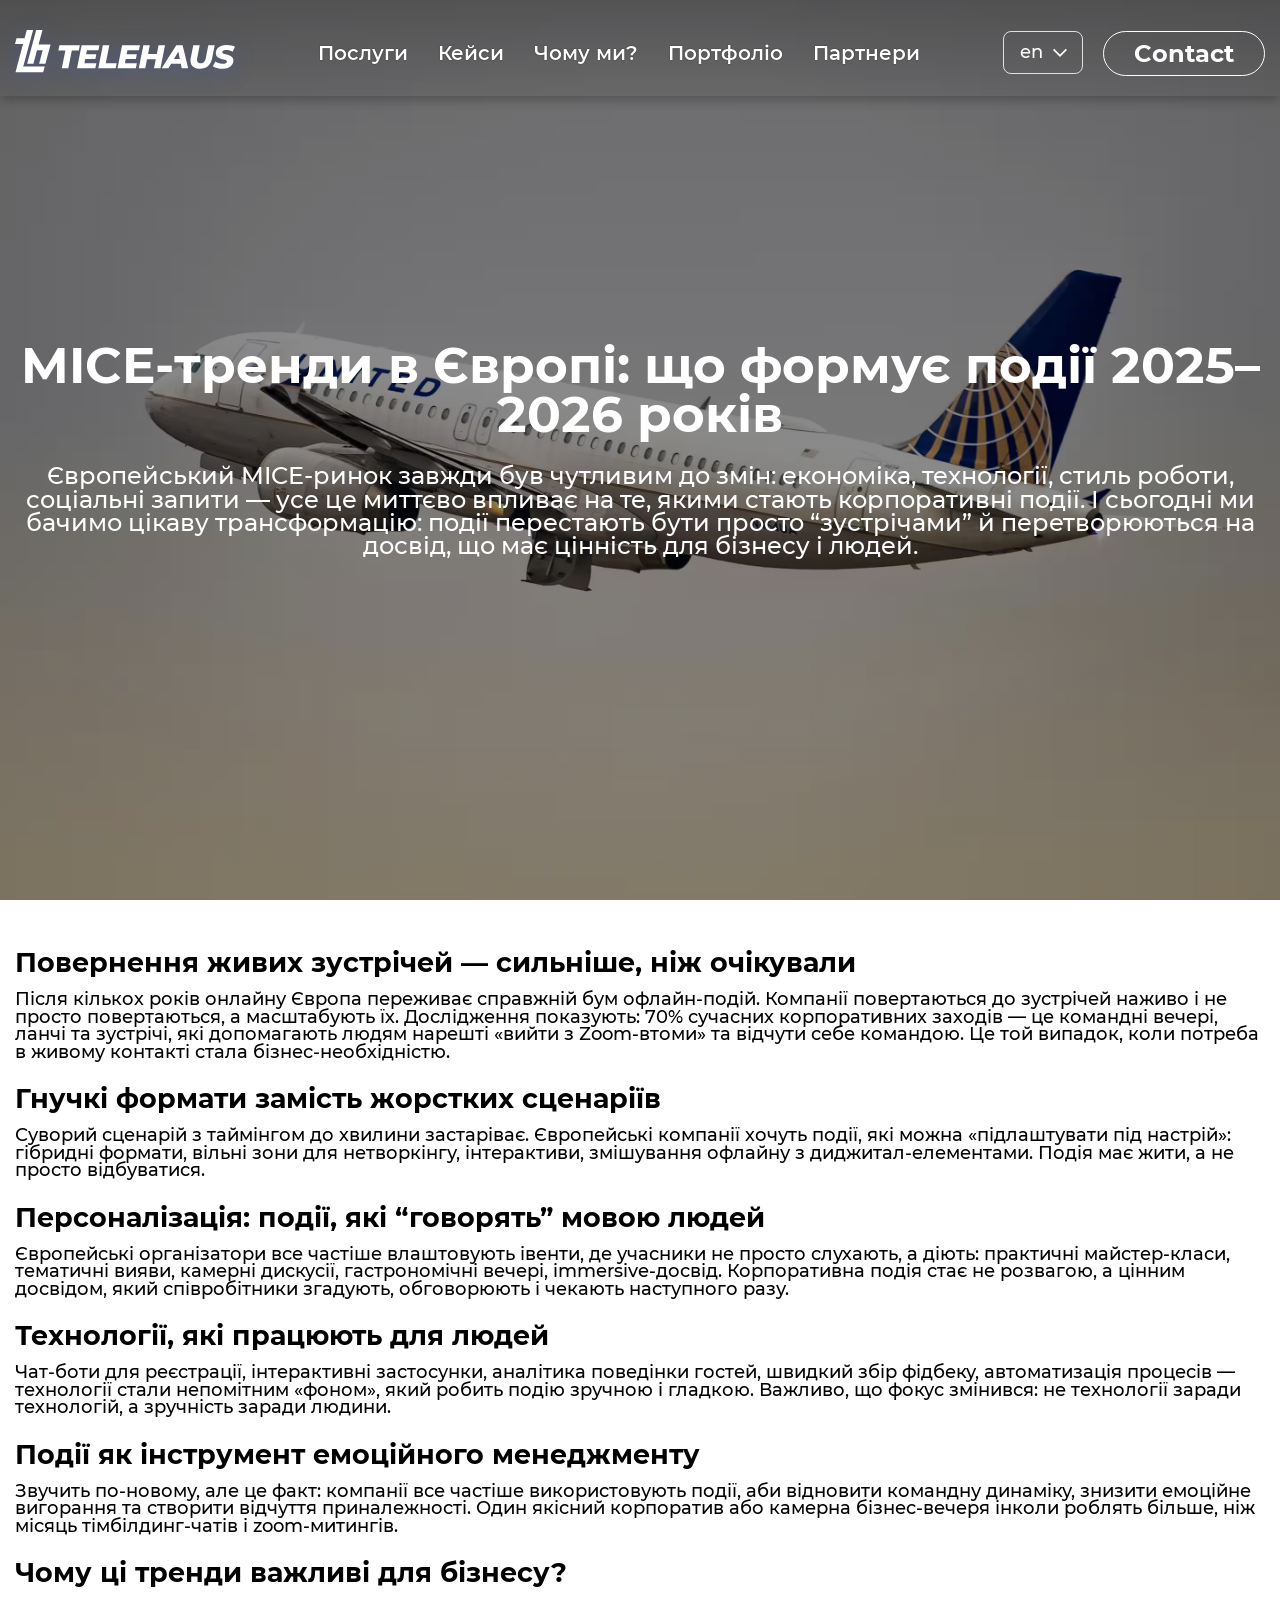
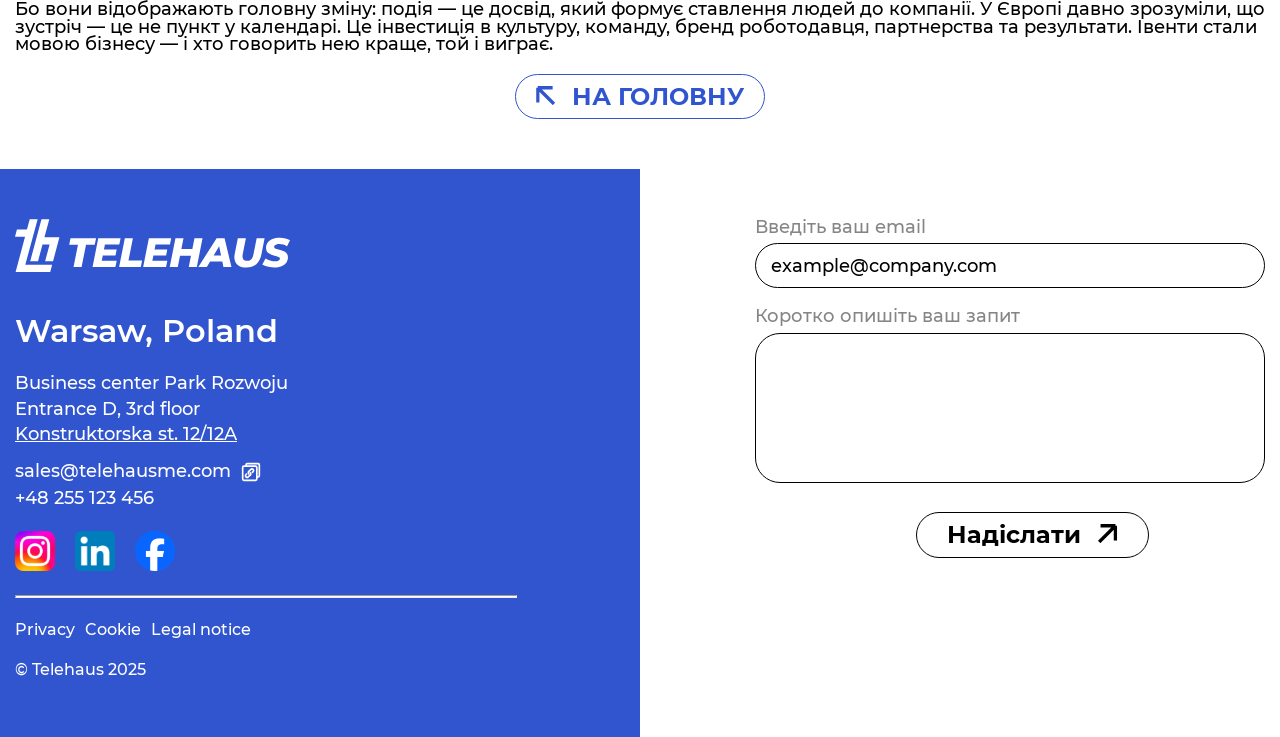
==== commit 39df8921: "feat: add send mail" ====
--- a/article/index.html
+++ b/article/index.html
@@ -15,9 +15,12 @@
       <symbol viewBox="0 0 17 17" fill="none" xmlns="http://www.w3.org/2000/svg" id="arrow-btn">
         <path d="M1.06055 15.9L15.4605 1.5M15.4605 1.5H2.26056M15.4605 1.5V14.7" stroke-width="3" />
       </symbol>
+      <symbol viewBox="0 0 22 13" fill="none" xmlns="http://www.w3.org/2000/svg" id="arrow">
+        <path d="M0.957031 0.957031L10.957 10.957L20.957 0.957031" stroke-width="2.70667" />
+      </symbol>
     </svg>
 
-    <header class="header">
+    <header class="header fixed">
       <div class="wrapper">
         <a href="../" class="logo">
           <img class="logo__img" src="../assets/img/logo.svg" alt="Logo img" width="220" />
@@ -28,6 +31,9 @@
               <a href="../#about" class="nav__link">Послуги</a>
             </li>
             <li class="nav__item">
+              <a href="../#projects" class="nav__link">Кейси</a>
+            </li>
+            <li class="nav__item">
               <a href="../#why" class="nav__link">Чому ми?</a>
             </li>
             <li class="nav__item">
@@ -39,7 +45,22 @@
           </ol>
           <a href="#form" class="btn nav__btn btn-reset">Контакти</a>
         </nav>
-        <a href="#form" class="btn btn-lg btn-reset">Контакти</a>
+        <div class="header__btns">
+          <div class="custom-select">
+            <div class="select-trigger">
+              <span class="select-text placeholder">en</span>
+              <svg class="select-arrow" aria-hidden="true">
+                <use xlink:href="#arrow"></use>
+              </svg>
+            </div>
+            <div class="select-options">
+              <div class="select-option" data-value="en">en</div>
+              <div class="select-option" data-value="pl">pl</div>
+              <div class="select-option" data-value="ua">ua</div>
+            </div>
+          </div>
+          <a href="#form" class="btn btn-lg btn-reset">Contact</a>
+        </div>
         <button class="burger btn-reset" aria-label="Відкрити меню">
           <span class="burger__line" aria-hidden="true"></span>
           <span class="burger__line" aria-hidden="true"></span>
@@ -63,43 +84,52 @@
 
       <section class="article">
         <div class="wrapper">
-          <h2>Повернення живих зустрічей — сильніше, ніж очікували</h2>
-          <p>
-            Після кількох років онлайну Європа переживає справжній бум офлайн-подій. Компанії повертаються до зустрічей наживо і не просто
-            повертаються, а масштабують їх. Дослідження показують: 70% сучасних корпоративних заходів — це командні вечері, ланчі та
-            зустрічі, які допомагають людям нарешті «вийти з Zoom-втоми» та відчути себе командою. Це той випадок, коли потреба в живому
-            контакті стала бізнес-необхідністю.
-          </p>
-          <h2>Гнучкі формати замість жорстких сценаріїв</h2>
-          <p>
-            Суворий сценарій з таймінгом до хвилини застаріває. Європейські компанії хочуть події, які можна «підлаштувати під настрій»:
-            гібридні формати, вільні зони для нетворкінгу, інтерактиви, змішування офлайну з диджитал-елементами. Подія має жити, а не
-            просто відбуватися.
-          </p>
-          <h2>Персоналізація: події, які “говорять” мовою людей</h2>
-          <p>
-            Європейські організатори все частіше влаштовують івенти, де учасники не просто слухають, а діють: практичні майстер-класи,
-            тематичні вияви, камерні дискусії, гастрономічні вечері, immersive-досвід. Корпоративна подія стає не розвагою, а цінним
-            досвідом, який співробітники згадують, обговорюють і чекають наступного разу.
-          </p>
-          <h2>Технології, які працюють для людей</h2>
-          <p>
-            Чат-боти для реєстрації, інтерактивні застосунки, аналітика поведінки гостей, швидкий збір фідбеку, автоматизація процесів —
-            технології стали непомітним «фоном», який робить подію зручною і гладкою. Важливо, що фокус змінився: не технології заради
-            технологій, а зручність заради людини.
-          </p>
-          <h2>Події як інструмент емоційного менеджменту</h2>
-          <p>
-            Звучить по-новому, але це факт: компанії все частіше використовують події, аби відновити командну динаміку, знизити емоційне
-            вигорання та створити відчуття приналежності. Один якісний корпоратив або камерна бізнес-вечеря інколи роблять більше, ніж
-            місяць тімбілдинг-чатів і zoom-митингів.
-          </p>
-          <h2>Чому ці тренди важливі для бізнесу?</h2>
-          <p>
-            Бо вони відображають головну зміну: подія — це досвід, який формує ставлення людей до компанії. У Європі давно зрозуміли, що
-            зустріч — це не пункт у календарі. Це інвестиція в культуру, команду, бренд роботодавця, партнерства та результати. Iвенти стали
-            мовою бізнесу — і хто говорить нею краще, той і виграє.
-          </p>
+          <div class="article__text">
+            <h2>Повернення живих зустрічей — сильніше, ніж очікували</h2>
+            <p>
+              Після кількох років онлайну Європа переживає справжній бум офлайн-подій. Компанії повертаються до зустрічей наживо і не просто
+              повертаються, а масштабують їх. Дослідження показують: 70% сучасних корпоративних заходів — це командні вечері, ланчі та
+              зустрічі, які допомагають людям нарешті «вийти з Zoom-втоми» та відчути себе командою. Це той випадок, коли потреба в живому
+              контакті стала бізнес-необхідністю.
+            </p>
+            <h2>Гнучкі формати замість жорстких сценаріїв</h2>
+            <p>
+              Суворий сценарій з таймінгом до хвилини застаріває. Європейські компанії хочуть події, які можна «підлаштувати під настрій»:
+              гібридні формати, вільні зони для нетворкінгу, інтерактиви, змішування офлайну з диджитал-елементами. Подія має жити, а не
+              просто відбуватися.
+            </p>
+            <h2>Персоналізація: події, які “говорять” мовою людей</h2>
+            <p>
+              Європейські організатори все частіше влаштовують івенти, де учасники не просто слухають, а діють: практичні майстер-класи,
+              тематичні вияви, камерні дискусії, гастрономічні вечері, immersive-досвід. Корпоративна подія стає не розвагою, а цінним
+              досвідом, який співробітники згадують, обговорюють і чекають наступного разу.
+            </p>
+            <h2>Технології, які працюють для людей</h2>
+            <p>
+              Чат-боти для реєстрації, інтерактивні застосунки, аналітика поведінки гостей, швидкий збір фідбеку, автоматизація процесів —
+              технології стали непомітним «фоном», який робить подію зручною і гладкою. Важливо, що фокус змінився: не технології заради
+              технологій, а зручність заради людини.
+            </p>
+            <h2>Події як інструмент емоційного менеджменту</h2>
+            <p>
+              Звучить по-новому, але це факт: компанії все частіше використовують події, аби відновити командну динаміку, знизити емоційне
+              вигорання та створити відчуття приналежності. Один якісний корпоратив або камерна бізнес-вечеря інколи роблять більше, ніж
+              місяць тімбілдинг-чатів і zoom-митингів.
+            </p>
+            <h2>Чому ці тренди важливі для бізнесу?</h2>
+            <p>
+              Бо вони відображають головну зміну: подія — це досвід, який формує ставлення людей до компанії. У Європі давно зрозуміли, що
+              зустріч — це не пункт у календарі. Це інвестиція в культуру, команду, бренд роботодавця, партнерства та результати. Iвенти
+              стали мовою бізнесу — і хто говорить нею краще, той і виграє.
+            </p>
+          </div>
+
+          <a class="btn btn-fill btn-reset article__btn" href="../#blog">
+            <svg class="btn__icon" aria-hidden="true">
+              <use xlink:href="#arrow-btn"></use>
+            </svg>
+            <span class="btn-text">на головну</span>
+          </a>
         </div>
       </section>
     </main>
@@ -112,8 +142,8 @@
           </a>
           <h2 class="contacts__title">Warsaw, Poland</h2>
           <div class="address">
-            <p>Business center Park Rozwoju</p>
-            <p>Entrance D, 3rd floor</p>
+            <p class="address__location">Business center Park Rozwoju</p>
+            <p class="address__point">Entrance D, 3rd floor</p>
             <a href="https://maps.app.goo.gl/mMJwZ7mz5mBAdVBy7" class="address__link btn-reset" target="_blank" rel="noopener noreferrer"
               >Konstruktorska st. 12/12A</a
             >
@@ -158,9 +188,14 @@
             </li>
           </ul>
           <hr class="contacts__line" />
+          <div class="policy">
+            <a href="/privacy/" class="policy__link btn-reset" target="_blank" rel="noopener noreferrer">Privacy</a>
+            <a href="/cookie/" class="policy__link btn-reset" target="_blank" rel="noopener noreferrer">Cookie</a>
+            <a href="/legal/" class="policy__link btn-reset" target="_blank" rel="noopener noreferrer">Legal notice</a>
+          </div>
           <p class="contacts__copy">&copy; Telehaus 2025</p>
         </div>
-        <form class="request__form" action="../assets/php/mail.php" method="post">
+        <form class="request__form" action="/assets/php/mail.php" method="post">
           <div class="form__row">
             <label for="email">Введіть ваш email</label>
             <input name="E-mail" type="email" id="email" placeholder="example@company.com" data-validate-field="email" autocomplete="off" />
@@ -171,7 +206,7 @@
           </div>
           <div class="form__btns">
             <button class="btn btn-dark form__btn btn-reset" type="submit">
-              Надіслати
+              <span class="btn-text">Надіслати</span>
               <svg class="btn__icon" aria-hidden="true">
                 <use xlink:href="#arrow-btn"></use>
               </svg>
@@ -181,14 +216,14 @@
       </div>
     </footer>
 
-    <script src="../assets/js/blog.js"></script>
-    <script src="../assets/js/article.js"></script>
-    <script src="../assets/js/lib/inputmask.min.js"></script>
-    <script src="../assets/js/lib/just-validate.min.js"></script>
-    <script src="../assets/js/fixed-header.js"></script>
-    <script src="../assets/js/burger.js"></script>
-    <script src="../assets/js/links.js"></script>
-    <script src="../assets/js/form.js"></script>
-    <script src="../assets/js/mail-link.js"></script>
+    <script src="/assets/js/getData.js"></script>
+    <script src="/assets/js/select.js"></script>
+    <script src="/assets/js/renderPage.js"></script>
+    <script src="/assets/js/lib/just-validate.min.js"></script>
+    <script src="/assets/js/fixed-header.js"></script>
+    <script src="/assets/js/burger.js"></script>
+    <script src="/assets/js/links.js"></script>
+    <script src="/assets/js/form.js"></script>
+    <script src="/assets/js/mail-link.js"></script>
   </body>
 </html>
--- a/assets/css/article.css
+++ b/assets/css/article.css
@@ -31,7 +31,6 @@
   font-family: "Montserrat", Verdana, sans-serif;
   font-weight: bold;
   font-size: 24px;
-  text-transform: uppercase;
   color: #fff;
   border: 1px solid #fff;
   border-radius: 30px;
@@ -85,6 +84,21 @@
 }
 .btn-dark:active .btn__icon {
   stroke: #000;
+}
+.btn-reverse {
+  margin: 20px auto 0;
+  width: -moz-fit-content;
+  width: fit-content;
+  display: inline-flex;
+  align-items: center;
+  -moz-column-gap: 15px;
+       column-gap: 15px;
+}
+.btn-reverse .btn__icon {
+  transform: scaleX(-1);
+}
+.btn-reverse:hover .btn__icon {
+  transform: scaleX(-1) rotate(45deg);
 }
 
 @media screen and (max-width: 768px) {
@@ -103,8 +117,17 @@
   font-size: 18px;
   font-weight: 500;
   line-height: 1;
-  color: rgba(0, 0, 0, 0.5019607843);
+  color: #000;
   outline: none;
+}
+input::-moz-placeholder, textarea::-moz-placeholder {
+  color: #000;
+  opacity: 1;
+}
+input::placeholder,
+textarea::placeholder {
+  color: #000;
+  opacity: 1;
 }
 
 textarea {
@@ -123,6 +146,103 @@
     height: 100px;
   }
 }
+.custom-select {
+  width: 80px;
+  position: relative;
+  z-index: 1;
+}
+.custom-select .select-trigger {
+  background: transparent;
+  border: 1px solid #e0e0e0;
+  border-radius: 8px;
+  padding: 12px 40px 12px 16px;
+  cursor: pointer;
+  display: flex;
+  align-items: center;
+  justify-content: space-between;
+  transition: all 0.3s ease;
+  -webkit-user-select: none;
+     -moz-user-select: none;
+          user-select: none;
+}
+.custom-select .select-trigger.active {
+  border-color: #7db9fe;
+  border-bottom-left-radius: 0;
+  border-bottom-right-radius: 0;
+  box-shadow: 0 4px 12px rgba(102, 126, 234, 0.15);
+}
+.custom-select .select-text {
+  color: #fff;
+}
+.custom-select .select-arrow {
+  position: absolute;
+  right: 16px;
+  top: 50%;
+  transform: translateY(-50%);
+  width: 14px;
+  height: 10px;
+  stroke: #fff !important;
+  fill: #fff;
+  transition: transform 0.3s ease;
+}
+.custom-select .select-options {
+  position: absolute;
+  top: calc(100% - 2px);
+  left: 0;
+  right: 0;
+  background: white;
+  border: 2px solid #7db9fe;
+  border-top: none;
+  border-bottom-left-radius: 8px;
+  border-bottom-right-radius: 8px;
+  max-height: 0;
+  overflow: hidden;
+  opacity: 0;
+  transition: all 0.3s ease;
+  z-index: 10;
+  box-shadow: 0 8px 16px rgba(102, 126, 234, 0.15);
+}
+.custom-select .select-options.active {
+  max-height: 280px;
+  opacity: 1;
+  overflow-y: auto;
+  border-top: 1px solid #7db9fe;
+}
+.custom-select .select-option {
+  padding: 12px 16px;
+  cursor: pointer;
+  transition: all 0.2s ease;
+  color: #333;
+  font-size: 15px;
+}
+.custom-select .select-option:hover {
+  background: #f0f2ff;
+  color: #667eea;
+}
+.custom-select .select-option.selected {
+  color: #3055cf;
+}
+.custom-select .select-option:last-child {
+  border-bottom-left-radius: 6px;
+  border-bottom-right-radius: 6px;
+}
+.custom-select .result {
+  background: #f8f9fa;
+  padding: 16px;
+  border-radius: 8px;
+  text-align: center;
+  color: #666;
+  font-size: 14px;
+  min-height: 50px;
+  display: flex;
+  align-items: center;
+  justify-content: center;
+}
+.custom-select .result.has-value {
+  color: #333;
+  font-weight: 500;
+}
+
 .burger {
   flex-shrink: 0;
   margin-left: 10px;
@@ -226,9 +346,10 @@
   color: #3055cf;
 }
 .title__subtext {
-  font-size: 180px;
+  font-size: 140px;
   font-weight: 800;
   color: #f0f0f0;
+  text-transform: uppercase;
   position: absolute;
   z-index: -5;
   top: 50%;
@@ -258,6 +379,38 @@
   display: none;
 }
 
+.section-btns {
+  position: fixed;
+  top: 50%;
+  right: 30px;
+  transform: translateY(-50%);
+  display: flex;
+  flex-direction: column;
+  row-gap: 20px;
+}
+.section-btns .section-btn {
+  width: 50px;
+  height: 50px;
+  opacity: 0.6;
+  box-shadow: 0 0 1px #3055cf;
+  border: 2px solid #7db9fe;
+  border-radius: 50%;
+  background-position: center;
+  background-repeat: no-repeat;
+}
+.section-btns .section-btn:disabled {
+  cursor: auto;
+}
+.section-btns .section-btn:not(:disabled):hover {
+  opacity: 1;
+}
+.section-btns .section-btn--prev {
+  background-image: url("data:image/svg+xml,%3Csvg xmlns='http://www.w3.org/2000/svg' fill='%237db9fe' viewBox='0 0 32 32'%3E%3Cpath d='m15.29 10.29-8 8L8.7 19.7l7.3-7.29 7.29 7.29 1.41-1.41-8-8a1 1 0 0 0-1.41 0z'/%3E%3C/svg%3E");
+}
+.section-btns .section-btn--next {
+  background-image: url("data:image/svg+xml,%3Csvg xmlns='http://www.w3.org/2000/svg' fill='%237db9fe' viewBox='0 0 32 32'%3E%3Cpath d='m16 19.59-7.29-7.3-1.42 1.42 8 8a1 1 0 0 0 1.41 0l8-8-1.41-1.41z'/%3E%3C/svg%3E");
+}
+
 @media screen and (max-width: 1400px) {
   .title__subtext {
     font-size: 150px;
@@ -290,6 +443,9 @@
     font-size: 52px;
   }
   .title__subtext {
+    display: none;
+  }
+  .section-btns {
     display: none;
   }
 }
@@ -339,8 +495,8 @@
   display: flex;
   justify-content: center;
   align-items: center;
-  -moz-column-gap: 40px;
-       column-gap: 40px;
+  -moz-column-gap: 30px;
+       column-gap: 30px;
 }
 .header .nav__link {
   font-size: 20px;
@@ -355,11 +511,19 @@
 .header .btn-lg {
   padding: 10px 30px;
 }
-
-@media screen and (min-width: 1051px) {
-  .burger {
+.header__btns {
+  display: flex;
+  -moz-column-gap: 20px;
+       column-gap: 20px;
+}
+
+@media screen and (min-width: 1260.5px) {
+  .burger,
+  .header .nav .nav__btn {
     display: none;
   }
+}
+@media screen and (min-width: 1260px) {
   .nav__link {
     background: linear-gradient(to right, #daff01, #daff01) 0 100% no-repeat;
     background-size: 0 1px;
@@ -370,7 +534,7 @@
     background-size: 100% 1px;
   }
 }
-@media screen and (max-width: 1050px) {
+@media screen and (max-width: 1260px) {
   .nav {
     position: fixed;
     z-index: 15;
@@ -404,6 +568,19 @@
     opacity: 1;
     visibility: visible;
   }
+  .header__btns {
+    margin-left: auto;
+    margin-right: 15px;
+  }
+  .custom-select {
+    width: 70px;
+  }
+  .custom-select .select-trigger {
+    padding: 8px 30px 8px 12px;
+  }
+  .custom-select .select-arrow {
+    right: 10px;
+  }
 }
 @media screen and (max-width: 768px) {
   .header {
@@ -411,6 +588,15 @@
   }
   .header .logo__img {
     width: 182px;
+  }
+  .custom-select {
+    width: 60px;
+  }
+  .custom-select .select-trigger {
+    padding: 6px 25px 6px 10px;
+  }
+  .custom-select .select-option {
+    padding: 10px 16px;
   }
 }
 .banner {
@@ -435,23 +621,43 @@
 .article {
   color: #000;
 }
-.article .wrapper {
+.article__text {
   display: flex;
   flex-direction: column;
   row-gap: 15px;
 }
-.article .wrapper p:not(:last-child) {
+.article__text p:not(:last-child) {
   margin-bottom: 10px;
 }
-.article .wrapper ul {
+.article__text ul {
   margin: 15px 0;
   list-style-position: inside;
 }
-.article .wrapper .date {
+.article__text .date {
   font-size: 16px;
   color: #5a6872;
   text-align: right;
 }
+.article__btn {
+  display: block;
+  width: -moz-fit-content;
+  width: fit-content;
+  margin: 20px auto 0;
+  color: #3055cf;
+  border-color: #3055cf;
+}
+.article__btn .btn__icon {
+  margin-left: 0;
+  margin-right: 10px;
+  transform: scaleX(-1);
+  stroke: #3055cf;
+}
+.article__btn .btn-text {
+  text-transform: uppercase;
+}
+.article__btn:hover .btn__icon {
+  transform: scaleX(-1) rotate(45deg);
+}
 
 @media screen and (max-width: 768px) {
   .banner__title {
@@ -462,7 +668,7 @@
   }
 }
 .request {
-  padding: 50px 0 70px;
+  padding: 50px 0 60px;
   background: linear-gradient(to right, #3055cf, #3055cf 50%, #fff 50%, #fff);
 }
 .request .wrapper {
@@ -539,13 +745,13 @@
 .request .address__email .link-icon {
   width: 20px;
   height: 20px;
-  background-image: url("data:image/svg+xml,%3Csvg width='800px' height='800px' viewBox='0 0 48 48' fill='none' xmlns='http://www.w3.org/2000/svg'%3E%3Cpath d='M12 9.92704V7C12 5.34315 13.3431 4 15 4H41C42.6569 4 44 5.34315 44 7V33C44 34.6569 42.6569 36 41 36H38.0174' stroke='%23fff' stroke-width='4'/%3E%3Crect x='4' y='10' width='34' height='34' rx='3' fill='transparent' stroke='%23fff' stroke-width='4' stroke-linejoin='round'/%3E%3Cpath d='M18.4396 23.1098L23.7321 17.6003C25.1838 16.1486 27.5693 16.1806 29.0604 17.6717C30.5515 19.1628 30.5835 21.5483 29.1319 23L27.2218 25.0228' stroke='white' stroke-width='4' stroke-linecap='round' stroke-linejoin='round'/%3E%3Cpath d='M13.4661 28.7469C12.9558 29.2573 11.9006 30.2762 11.9006 30.2762C10.4489 31.7279 10.4095 34.3152 11.9006 35.8063C13.3917 37.2974 15.7772 37.3294 17.2289 35.8777L22.3931 31.1894' stroke='white' stroke-width='4' stroke-linecap='round' stroke-linejoin='round'/%3E%3Cpath d='M18.6631 28.3283C17.9705 27.6357 17.5927 26.7501 17.5321 25.8547C17.4624 24.8225 17.8143 23.7774 18.5916 23' stroke='white' stroke-width='4' stroke-linecap='round' stroke-linejoin='round'/%3E%3Cpath d='M22.3218 25.8611C23.8129 27.3522 23.8449 29.7377 22.3932 31.1894' stroke='white' stroke-width='4' stroke-linecap='round' stroke-linejoin='round'/%3E%3C/svg%3E");
+  background-image: url("data:image/svg+xml,%3Csvg viewBox='0 0 48 48' fill='none' xmlns='http://www.w3.org/2000/svg'%3E%3Cpath d='M12 9.92704V7C12 5.34315 13.3431 4 15 4H41C42.6569 4 44 5.34315 44 7V33C44 34.6569 42.6569 36 41 36H38.0174' stroke='%23fff' stroke-width='4'/%3E%3Crect x='4' y='10' width='34' height='34' rx='3' fill='transparent' stroke='%23fff' stroke-width='4' stroke-linejoin='round'/%3E%3Cpath d='M18.4396 23.1098L23.7321 17.6003C25.1838 16.1486 27.5693 16.1806 29.0604 17.6717C30.5515 19.1628 30.5835 21.5483 29.1319 23L27.2218 25.0228' stroke='white' stroke-width='4' stroke-linecap='round' stroke-linejoin='round'/%3E%3Cpath d='M13.4661 28.7469C12.9558 29.2573 11.9006 30.2762 11.9006 30.2762C10.4489 31.7279 10.4095 34.3152 11.9006 35.8063C13.3917 37.2974 15.7772 37.3294 17.2289 35.8777L22.3931 31.1894' stroke='white' stroke-width='4' stroke-linecap='round' stroke-linejoin='round'/%3E%3Cpath d='M18.6631 28.3283C17.9705 27.6357 17.5927 26.7501 17.5321 25.8547C17.4624 24.8225 17.8143 23.7774 18.5916 23' stroke='white' stroke-width='4' stroke-linecap='round' stroke-linejoin='round'/%3E%3Cpath d='M22.3218 25.8611C23.8129 27.3522 23.8449 29.7377 22.3932 31.1894' stroke='white' stroke-width='4' stroke-linecap='round' stroke-linejoin='round'/%3E%3C/svg%3E");
   background-position: center;
   background-size: contain;
   cursor: pointer;
 }
 .request .address__email .link-icon.active {
-  background-image: url("data:image/svg+xml,%3Csvg xmlns='http://www.w3.org/2000/svg' fill='%23fff' class='bi bi-check2-square' viewBox='0 0 16 16'%3E%3Cpath d='M3 14.5A1.5 1.5 0 0 1 1.5 13V3A1.5 1.5 0 0 1 3 1.5h8a.5.5 0 0 1 0 1H3a.5.5 0 0 0-.5.5v10a.5.5 0 0 0 .5.5h10a.5.5 0 0 0 .5-.5V8a.5.5 0 0 1 1 0v5a1.5 1.5 0 0 1-1.5 1.5H3z'/%3E%3Cpath d='m8.354 10.354 7-7a.5.5 0 0 0-.708-.708L8 9.293 5.354 6.646a.5.5 0 1 0-.708.708l3 3a.5.5 0 0 0 .708 0z'/%3E%3C/svg%3E");
+  background-image: url("data:image/svg+xml,%3Csvg xmlns='http://www.w3.org/2000/svg' fill='%23fff' viewBox='0 0 16 16'%3E%3Cpath d='M3 14.5A1.5 1.5 0 0 1 1.5 13V3A1.5 1.5 0 0 1 3 1.5h8a.5.5 0 0 1 0 1H3a.5.5 0 0 0-.5.5v10a.5.5 0 0 0 .5.5h10a.5.5 0 0 0 .5-.5V8a.5.5 0 0 1 1 0v5a1.5 1.5 0 0 1-1.5 1.5H3z'/%3E%3Cpath d='m8.354 10.354 7-7a.5.5 0 0 0-.708-.708L8 9.293 5.354 6.646a.5.5 0 1 0-.708.708l3 3a.5.5 0 0 0 .708 0z'/%3E%3C/svg%3E");
 }
 .request .address__link {
   text-decoration: underline;
@@ -559,7 +765,7 @@
   display: flex;
   flex-direction: column;
   row-gap: 20px;
-  color: #000;
+  color: rgba(51, 51, 51, 0.6);
 }
 .request__form .form__row {
   display: flex;
@@ -574,6 +780,15 @@
   margin-left: 45px;
   padding: 8px 30px;
   font-size: 24px;
+}
+.request .policy {
+  display: flex;
+  -moz-column-gap: 10px;
+       column-gap: 10px;
+}
+.request .policy__link {
+  font-size: 16px;
+  color: #fff;
 }
 
 @media screen and (max-width: 992px) {
